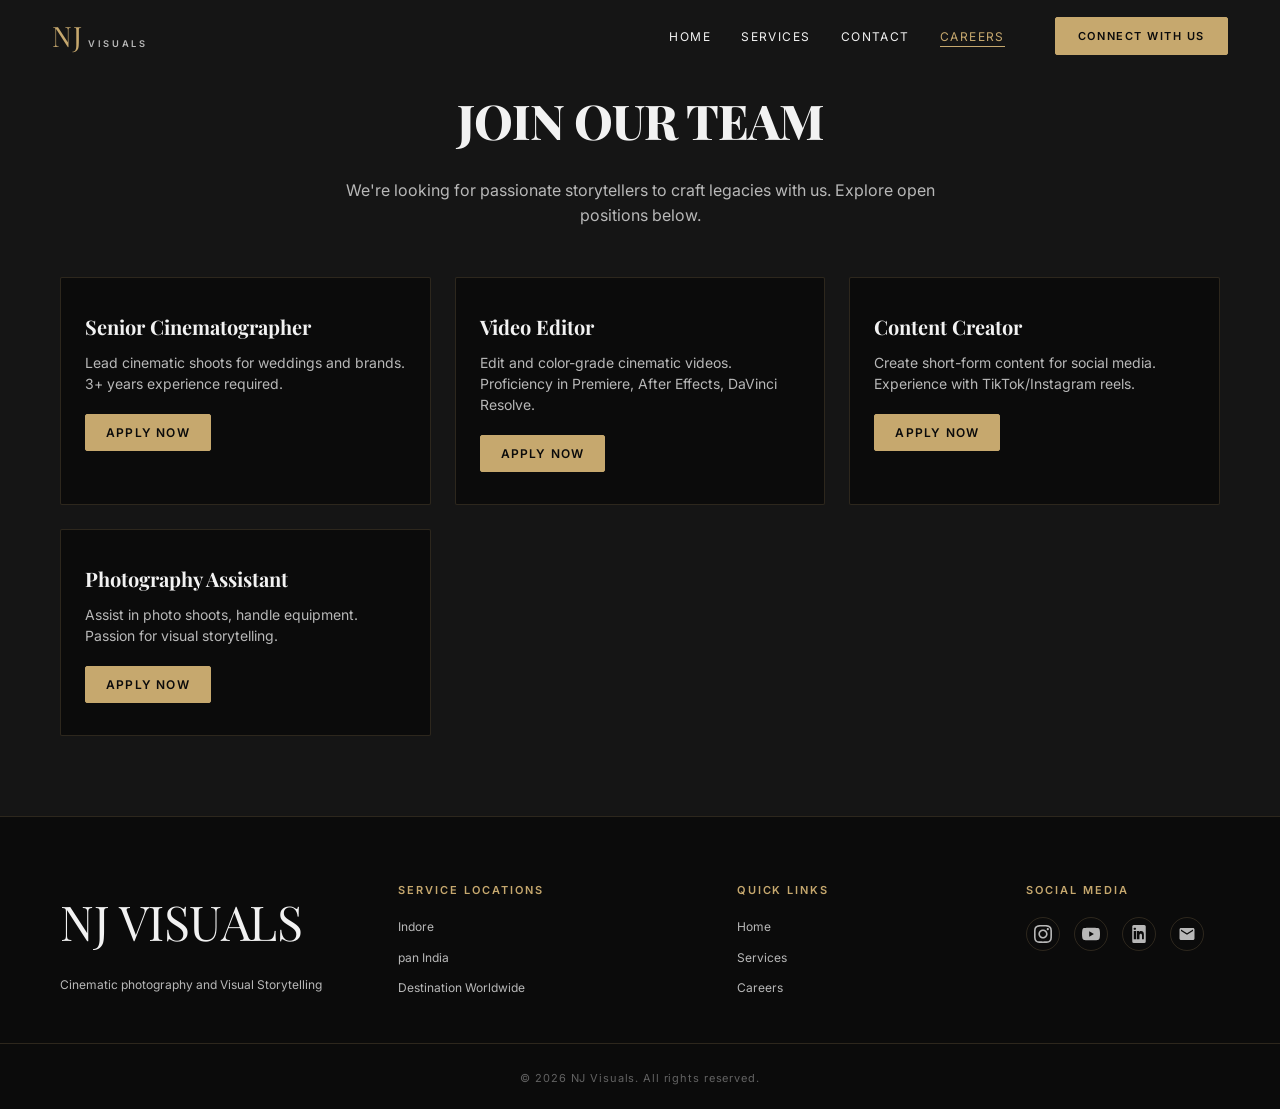
==== careers.html @ e08a10e3 "Add files via upload" ====
<!DOCTYPE html>
<html lang="en">
<head>
  <meta charset="UTF-8"/>
  <meta name="viewport" content="width=device-width, initial-scale=1.0"/>
  <title>Careers — NJ Visuals</title>
  <meta name="description" content="Join NJ Visuals team. Explore career opportunities in cinematography and visual storytelling."/>
  <link rel="preconnect" href="https://fonts.googleapis.com"/>
  <link rel="preconnect" href="https://fonts.gstatic.com" crossorigin/>
  <link href="https://fonts.googleapis.com/css2?family=Playfair+Display:ital,wght@0,400;0,600;0,700;0,800;0,900;1,400&family=Inter:wght@300;400;500;600&display=swap" rel="stylesheet"/>
  <link rel="stylesheet" href="style.css"/>
</head>
<body>

  <!-- ================================================
       NAVBAR
  ================================================ -->
  <nav class="navbar" id="navbar">
    <a href="index.html" class="nav-logo">
      <span class="logo-nj">NJ</span><span class="logo-tag">VISUALS</span>
    </a>
    <ul class="nav-links">
      <li><a href="index.html#home"      class="nav-link">Home</a></li>
      <li><a href="index.html#method"    class="nav-link">Services</a></li>
      <li><a href="index.html#contact"   class="nav-link">Contact</a></li>
      <li><a href="careers.html"         class="nav-link active">Careers</a></li>
    </ul>
    <a href="index.html#contact" class="btn-nav-cta">Connect with Us</a>
    <button class="hamburger" id="hamburger" aria-label="Toggle menu" aria-expanded="false">
      <span></span><span></span><span></span>
    </button>
  </nav>

  <!-- Mobile drawer -->
  <div class="mobile-nav" id="mobileNav">
    <ul>
      <li><a href="index.html#home"      class="nav-link">Home</a></li>
      <li><a href="index.html#method"    class="nav-link">Services</a></li>
      <li><a href="index.html#contact"   class="nav-link">Contact</a></li>
      <li><a href="careers.html"         class="nav-link">Careers</a></li>
    </ul>
    <a href="index.html#contact" class="btn-primary">Connect with Us</a>
  </div>

  <!-- ================================================
       CAREERS PAGE
  ================================================ -->
  <section class="careers-section">
    <div class="careers-wrap">
      <h1 class="careers-heading">JOIN OUR TEAM</h1>
      <p class="careers-intro">We're looking for passionate storytellers to craft legacies with us. Explore open positions below.</p>

      <div class="jobs-list">
        <!-- Job 1 -->
        <div class="job-card">
          <h3 class="job-title">Senior Cinematographer</h3>
          <p class="job-desc">Lead cinematic shoots for weddings and brands. 3+ years experience required.</p>
          <button class="btn-job-apply" data-job="Senior Cinematographer">Apply Now</button>
        </div>
        <!-- Job 2 -->
        <div class="job-card">
          <h3 class="job-title">Video Editor</h3>
          <p class="job-desc">Edit and color-grade cinematic videos. Proficiency in Premiere, After Effects, DaVinci Resolve.</p>
          <button class="btn-job-apply" data-job="Video Editor">Apply Now</button>
        </div>
        <!-- Job 3 -->
        <div class="job-card">
          <h3 class="job-title">Content Creator</h3>
          <p class="job-desc">Create short-form content for social media. Experience with TikTok/Instagram reels.</p>
          <button class="btn-job-apply" data-job="Content Creator">Apply Now</button>
        </div>
        <!-- Job 4 -->
        <div class="job-card">
          <h3 class="job-title">Photography Assistant</h3>
          <p class="job-desc">Assist in photo shoots, handle equipment. Passion for visual storytelling.</p>
          <button class="btn-job-apply" data-job="Photography Assistant">Apply Now</button>
        </div>
      </div>
    </div>
  </section>

  

  <!-- ================================================
       APPLICATION MODAL
       IDs match backend.js initApplicationModal()
  ================================================ -->
  <div class="apply-modal" id="applyModal" hidden>
    <div class="apply-modal-bg" id="applyModalBg"></div>
    <div class="apply-modal-box">
      <button class="apply-modal-close" id="applyModalClose" aria-label="Close">
        <svg viewBox="0 0 24 24" fill="none" stroke="currentColor" stroke-width="2" width="22" height="22">
          <line x1="18" y1="6" x2="6" y2="18"/><line x1="6" y1="6" x2="18" y2="18"/>
        </svg>
      </button>
      <div class="apply-modal-body">
        <h2>Apply for <span id="jobTitle"></span></h2>

        <form id="applyForm" novalidate>
          <div class="form-group">
            <label for="appFullName">Full Name *</label>
            <input type="text" id="appFullName" name="fullName" required placeholder="Your full name"/>
          </div>
          <div class="form-group">
            <label for="appEmail">Email *</label>
            <input type="email" id="appEmail" name="email" required placeholder="you@email.com"/>
          </div>
          <div class="form-group">
            <label for="appPhone">Phone Number *</label>
            <input type="tel" id="appPhone" name="phone" required placeholder="+91 12345 67890"/>
          </div>
          <div class="form-group">
            <label for="appResume">Resume (optional — PDF/DOC)</label>
            <!-- File can't be sent to Apps Script; we send the filename only -->
            <input type="file" id="appResume" name="resume" accept=".pdf,.doc,.docx"/>
          </div>
          <div class="form-group">
            <label>Do you have camera setup? *</label>
            <div class="radio-group">
              <label><input type="radio" name="appCamera" value="Yes"/> Yes, I have</label>
              <label><input type="radio" name="appCamera" value="No"/>  No, I don't have</label>
            </div>
          </div>

          <!-- Feedback message shown here -->
          <div id="applyFeedback" class="booking-feedback" aria-live="polite"></div>

          <button type="submit" class="btn-submit">Submit Application</button>
        </form>

        <div id="thankYou" class="thank-you" hidden>
          <h3>Thank you for applying!</h3>
          <p>We'll review your application and get back to you soon.</p>
        </div>
      </div>
    </div>
  </div>
  
  <!-- ================================================
       FOOTER
  ================================================ -->
  <footer class="footer" id="footer">
    <div class="footer-inner">

      <!-- Brand -->
      <div class="footer-brand">
        <div class="footer-logo">NJ VISUALS</div>
        <p class="footer-tagline">
          Cinematic photography and  Visual Storytelling
        </p>
      </div>

      <!-- Service Locations -->
      <div class="footer-col">
        <h4 class="footer-h">Service Locations</h4>
        <ul class="footer-list">
          <li>Indore</li>
          <li>pan India</li>
          <li>Destination Worldwide</li>
        </ul>
      </div>

      <!-- Quick Links -->
      <div class="footer-col">
        <h4 class="footer-h">Quick Links</h4>
        <ul class="footer-list">
          <li><a href="#home">Home</a></li>
          <li><a href="#method">Services</a></li>
          <li><a href="Careers.html">Careers</a></li>
        </ul>
      </div>

      <!-- Social -->
      <div class="footer-col">
        <h4 class="footer-h">Social Media</h4>
        <div class="footer-socials">
          <a href="https://www.instagram.com/njvisualstudio?igsh=MTd2dzh4eDl2NDM3dQ==" aria-label="Instagram" target="_blank" rel="noopener noreferrer">
            <svg viewBox="0 0 24 24" fill="currentColor" width="18" height="18"><path d="M12 2.163c3.204 0 3.584.012 4.85.07 3.252.148 4.771 1.691 4.919 4.919.058 1.265.069 1.645.069 4.849 0 3.205-.012 3.584-.069 4.849-.149 3.225-1.664 4.771-4.919 4.919-1.266.058-1.644.07-4.85.07-3.204 0-3.584-.012-4.849-.07-3.26-.149-4.771-1.699-4.919-4.92-.058-1.265-.07-1.644-.07-4.849 0-3.204.013-3.583.07-4.849.149-3.227 1.664-4.771 4.919-4.919 1.266-.057 1.645-.069 4.849-.069zm0-2.163c-3.259 0-3.667.014-4.947.072-4.358.2-6.78 2.618-6.98 6.98-.059 1.281-.073 1.689-.073 4.948 0 3.259.014 3.668.072 4.948.2 4.358 2.618 6.78 6.98 6.98 1.281.058 1.689.072 4.948.072 3.259 0 3.668-.014 4.948-.072 4.354-.2 6.782-2.618 6.979-6.98.059-1.28.073-1.689.073-4.948 0-3.259-.014-3.667-.072-4.947-.196-4.354-2.617-6.78-6.979-6.98-1.281-.059-1.69-.073-4.949-.073zm0 5.838c-3.403 0-6.162 2.759-6.162 6.162s2.759 6.163 6.162 6.163 6.162-2.759 6.162-6.163c0-3.403-2.759-6.162-6.162-6.162zm0 10.162c-2.209 0-4-1.79-4-4 0-2.209 1.791-4 4-4s4 1.791 4 4c0 2.21-1.791 4-4 4zm6.406-11.845c-.796 0-1.441.645-1.441 1.44s.645 1.44 1.441 1.44c.795 0 1.439-.645 1.439-1.44s-.644-1.44-1.439-1.44z"/></svg>
          </a>
          <a href="https://www.youtube.com/@njvishualstudio" aria-label="YouTube" target="_blank" rel="noopener noreferrer">
            <svg viewBox="0 0 24 24" fill="currentColor" width="18" height="18"><path d="M23.495 6.205a3.007 3.007 0 0 0-2.088-2.088c-1.87-.501-9.396-.501-9.396-.501s-7.507-.01-9.396.501A3.007 3.007 0 0 0 .527 6.205a31.247 31.247 0 0 0-.522 5.805 31.247 31.247 0 0 0 .522 5.783 3.007 3.007 0 0 0 2.088 2.088c1.868.502 9.396.502 9.396.502s7.506 0 9.396-.502a3.007 3.007 0 0 0 2.088-2.088 31.247 31.247 0 0 0 .5-5.783 31.247 31.247 0 0 0-.5-5.805zM9.609 15.601V8.408l6.264 3.602z"/></svg>
          </a>
          <a href="#" aria-label="linkedin">
            <svg viewBox="0 0 24 24" fill="currentColor" width="18" height="18"><path d = "M19 0H5a2 2 0 0 0-2 2v20a2 2 0 0 0 2 2h14a2 2 0 0 0 2-2V2a2 2 0 0 0-2-2zM8 19H5V8h3v11zM6.5 6.7c-1 0-1.8-.7-1.8-1.6 0-.9.8-1.6 1.8-1.6.9 0 1.6.7 1.6 1.6 0 .9-.7 1.6-1.6 1.6zM19 19h-3v-5.3c0-1.3-.6-2.1-1.7-2.1-1 0-1.7.8-1.7 2v5.4H9V8h3v1.4c.4-.7 1.3-1.5 2.8-1.5 2.1 0 3.7 1.4 3.7 4.3V19z"/></svg>
          </a>
          <a href="https://mail.google.com/mail/?view=cm&fs=1&to=hello.njvisuals@gmail.com" aria-label="Email" target="_blank" rel="noopener noreferrer">
            <svg viewBox="0 0 24 24" fill="currentColor" width="18" height="18"><path d="M20 4H4c-1.1 0-1.99.9-1.99 2L2 18c0 1.1.9 2 2 2h16c1.1 0 2-.9 2-2V6c0-1.1-.9-2-2-2zm0 4l-8 5-8-5V6l8 5 8-5v2z" fill="currentColor"/></svg>
          </a>
        </div>
      </div>

    </div>

    <div class="footer-bottom">
      <span class="footer-copy">© <span id="footerYear"></span> NJ Visuals. All rights reserved.</span>
    </div>
  </footer>


  <!-- backend.js handles everything: navbar, cursor, footer year, AND the apply modal -->
  <script src="backend.js"></script>

</body>
</html>
---- style.css ----
/* ============================================================
   NJ VISUALS — style.css  |  Exact design replica
   ============================================================ */

@import url('https://fonts.googleapis.com/css2?family=Playfair+Display:ital,wght@0,400;0,600;0,700;0,800;0,900;1,400&family=Inter:wght@300;400;500;600&display=swap');

/* ── Variables ── */
:root {
  --bg:         #0B0B0B;
  --bg2:        #151515;
  --bg3:        #111111;
  --light:      #F5F0E8;   /* legacy section bg */
  --text:       #F2F2F2;
  --text-dim:   #B8B8B8;
  --text-dark:  #1a1a1a;   /* text on light bg */
  --gold:       #C6A86E;
  --gold-h:     #D8BB82;
  --gold-dim:   rgba(198,168,110,.20);
  --border:     rgba(198,168,110,.18);

  --fh:  'Playfair Display', Georgia, serif;
  --fb:  'Inter', system-ui, sans-serif;

  --nav-h: 72px;
  --r:     2px;
  --ease:  .38s cubic-bezier(.25,.46,.45,.94);
  --mw:    1300px;
}

/* ── Reset ── */
*,*::before,*::after{box-sizing:border-box;margin:0;padding:0}
html{scroll-behavior:smooth}
body{background:var(--bg);color:var(--text);font-family:var(--fb);font-size:15px;font-weight:400;line-height:1.7;overflow-x:hidden;-webkit-font-smoothing:antialiased}
img{display:block;width:100%;height:100%;object-fit:cover}
a{color:inherit;text-decoration:none}
ul{list-style:none}
button{cursor:pointer;border:none;background:none;font-family:inherit;color:inherit}

/* ── Scroll reveal ── */
.reveal{opacity:0;transform:translateY(28px);transition:opacity .7s ease,transform .7s ease}
.reveal.visible{opacity:1;transform:translateY(0)}
.reveal-delay-1{transition-delay:.1s}
.reveal-delay-2{transition-delay:.2s}
.reveal-delay-3{transition-delay:.3s}

@keyframes fadeUp{from{opacity:0;transform:translateY(28px)}to{opacity:1;transform:translateY(0)}}

/* ============================================================
   LOADER — Premium pulse animation (mobile-safe)
   ============================================================ */
.loader{
  position:fixed;top:0;left:0;right:0;bottom:0;
  z-index:9999;
  background:var(--bg);
  display:flex;justify-content:center;align-items:center;
  transition:opacity .5s ease,visibility .5s ease;
  opacity:1;visibility:visible;
}
.loader.hidden{opacity:0;visibility:hidden;pointer-events:none}
.loader-container{width:100%;display:flex;justify-content:center;align-items:center;padding:20px}
.loader-logo{
  width:clamp(120px,25vw,200px);
  height:auto;
  max-width:90%;
  position:relative;
  animation:pulse 2s infinite ease-in-out;
}
@keyframes pulse{
  0%{opacity:0.5;transform:scale(0.98)}
  50%{opacity:1;transform:scale(1)}
  100%{opacity:0.5;transform:scale(0.98)}
}

/* ============================================================
   NAVBAR
   ============================================================ */
.navbar{
  position:fixed;top:0;left:0;right:0;z-index:1000;
  height:var(--nav-h);
  display:flex;align-items:center;
  padding:0 52px;gap:36px;
  background:transparent;
  transition:background .4s ease,box-shadow .4s ease;
}
.navbar.scrolled{background:var(--bg);box-shadow:0 1px 0 var(--border)}

.nav-logo{display:flex;align-items:baseline;gap:5px;flex-shrink:0}
.logo-nj{font-family:var(--fh);font-size:1.75rem;font: weight 1000;color:var(--gold);letter-spacing:.04em;line-height:2}
.logo-tag{font-family:var(--fb);font-size:.58rem;font-weight:600;letter-spacing:.28em;color:var(--text-dim);text-transform:uppercase;padding-bottom:2px}

.nav-links{display:flex;align-items:center;gap:30px;margin-left:auto}
.nav-link{font-family:var(--fb);font-size:12px;font-weight:400;letter-spacing:.12em;text-transform:uppercase;color:var(--text);position:relative;transition:color var(--ease)}
.nav-link::after{content:'';position:absolute;bottom:-3px;left:0;width:0;height:1px;background:var(--gold);transition:width var(--ease)}
.nav-link:hover,.nav-link.active{color:var(--gold)}
.nav-link:hover::after,.nav-link.active::after{width:100%}

.btn-nav-cta{
  margin-left:14px;padding:9px 22px;
  background:var(--gold);color:var(--bg);
  font-family:var(--fb);font-size:11px;font-weight:600;letter-spacing:.14em;text-transform:uppercase;
  border-radius:var(--r);border:1px solid var(--gold);
  transition:background var(--ease),transform var(--ease);
}
.btn-nav-cta:hover{background:var(--gold-h);transform:translateY(-1px)}

/* Hamburger */
.hamburger{display:none;flex-direction:column;gap:5px;margin-left:auto;padding:5px}
.hamburger span{display:block;width:22px;height:1.5px;background:var(--text);transition:transform .3s,opacity .3s}
.hamburger.open span:nth-child(1){transform:translateY(6.5px) rotate(45deg)}
.hamburger.open span:nth-child(2){opacity:0}
.hamburger.open span:nth-child(3){transform:translateY(-6.5px) rotate(-45deg)}

.mobile-nav{
  display:none;position:fixed;top:var(--nav-h);left:0;right:0;
  background:var(--bg);border-top:1px solid var(--border);
  padding:32px 36px 40px;z-index:999;
  flex-direction:column;gap:24px;
  opacity:0;transform:translateY(-6px);
  transition:opacity .3s,transform .3s;
}
.mobile-nav.open{display:flex;opacity:1;transform:translateY(0)}
.mobile-nav .nav-link{font-size:.9rem}
.mobile-nav .btn-primary{align-self:flex-start;margin-top:8px}

/* ============================================================
   BUTTONS (shared)
   ============================================================ */
.btn-primary{
  display:inline-block;padding:13px 32px;
  background:var(--gold);color:var(--bg);
  font-family:var(--fb);font-size:11px;font-weight:600;letter-spacing:.14em;text-transform:uppercase;
  border-radius:var(--r);border:1px solid var(--gold);
  transition:background var(--ease),transform var(--ease);
}
.btn-primary:hover{background:var(--gold-h);transform:translateY(-2px)}

/* ============================================================
   HERO — Split two-panel
   ============================================================ */
.hero{
  position:relative;
  display:grid;
  grid-template-columns:1fr;
  grid-template-rows:1fr auto;
  min-height:100svh;
  background:var(--bg);
}

/* BACKGROUND IMAGE */
.hero-bg{
  position:relative;
  grid-column:1;grid-row:1;
  overflow:hidden;
  min-height:calc(100svh - 56px); /* minus stats bar */
}
.hero-img-bg{width:100%;height:100%;object-fit:cover;object-position:center}
.hero-overlay{
  position:absolute;inset:0;
  background:linear-gradient(110deg,rgba(11,11,11,.88) 0%,rgba(11,11,11,.60) 55%,rgba(11,11,11,.20) 100%);
}

/* Hero text sits on top of background overlay */
.hero-content{
  position:absolute;inset:0;
  display:flex;flex-direction:column;justify-content:center;
  align-items:center;text-align:center;
  padding:var(--nav-h) 60px 80px 60px;
  z-index:2;
  animation:fadeUp .9s .15s both;
}
.hero-logo{margin-bottom:16px}
.hero-logo img{width:130px;height:auto;display:block;object-fit:contain}
.hero-title{
  font-family:var(--fh);
  font-size:clamp(36px,5.8vw,68px);
  font-weight:900;
  line-height:1.02;
  letter-spacing:-.02em;
  color:var(--gold);
  text-transform:uppercase;
  margin-bottom:20px;
}
.hero-tagline{
  font-family:var(--fb);
  font-size:clamp(13px,1.2vw,16px);
  font-weight:400;
  color:var(--text-dim);
  line-height:1.65;
  margin-bottom:24px;
}
.hero-logo{
  display:block;
  margin: 0%;
  max-width:180px;
  height:auto;
}
.hero-body{
  font-family:var(--fb);
  font-size:13px;font-weight:400;
  color:var(--text-dim);
  line-height:1.7;
  margin-bottom:36px;
  max-width:480px;
}
.hero-btns{display:flex;gap:18px;flex-wrap:wrap;justify-content:center}
.hero-socials{display:flex;gap:14px;margin:14px auto 0;justify-content:center}
.hero-socials a{display:inline-flex;align-items:center;justify-content:center;width:38px;height:38px;border:1px solid var(--gold);border-radius:999px;color:var(--gold);transition:transform var(--ease),color var(--ease),border-color var(--ease)}
.hero-socials a:hover{color:var(--bg);border-color:var(--gold);background:var(--gold);transform:translateY(-2px)}

/* Hero buttons — match design exactly */
.btn-hero-primary{
  display:inline-block;padding:12px 28px;
  background:var(--gold);color:var(--bg);
  font-family:var(--fb);font-size:11px;font-weight:600;
  letter-spacing:.14em;text-transform:uppercase;
  border-radius:var(--r);border:1px solid var(--gold);
  transition:background var(--ease),transform var(--ease);
}
.btn-hero-primary:hover{background:var(--gold-h);transform:translateY(-2px)}

.btn-hero-outline{
  display:inline-block;padding:12px 28px;
  background:transparent;color:var(--text);
  font-family:var(--fb);font-size:11px;font-weight:500;
  letter-spacing:.14em;text-transform:uppercase;
  border-radius:var(--r);border:1px solid rgba(242,242,242,.4);
  transition:border-color var(--ease),color var(--ease),transform var(--ease);
}
.btn-hero-outline:hover{border-color:var(--gold);color:var(--gold);transform:translateY(-2px)}

/* STATS BAR — full gold, full width */
.hero-stats{
  grid-column:1;grid-row:2;
  background:var(--gold);
  display:flex;align-items:center;justify-content:center;
  flex-wrap:wrap;gap:0;
  padding:14px 60px;
}
.stats-item{
  display:flex;align-items:baseline;gap:5px;
  padding:0 28px;
  font-family:var(--fb);
  font-size:12px;font-weight:400;
  color:var(--bg);
  letter-spacing:.08em;text-transform:uppercase;
  white-space:nowrap;
}
.stats-item strong{font-weight:700;font-size:14px;letter-spacing:.04em}
.stats-num{font-weight:700;font-size:14px}
.stats-sep{
  font-family:var(--fb);font-size:14px;font-weight:300;
  color:rgba(11,11,11,.4);
  padding:0 4px;
  flex-shrink:0;
}
.stats-highlight{
  font-family:var(--fb);font-size:12px;font-weight:700;
  color:var(--bg);letter-spacing:.1em;
  text-transform:uppercase;padding:0 28px;
  white-space:nowrap;
}

/* ============================================================
   CHOOSE YOUR LEGACY — Light background
   ============================================================ */
.legacy-section{
  background:var(--bg);
  padding:80px 60px 90px;
}
.legacy-wrap{max-width:var(--mw);margin:0 auto}

.legacy-heading{
  font-family:var(--fh);
  font-size:clamp(24px,3.2vw,38px);
  font-weight:800;
  color:var(--text);
  text-align:center;
  text-transform:uppercase;
  letter-spacing:-.01em;
  margin-bottom:48px;
}

.trusted-section {
  background: #0d0d0d;
  padding: 80px 20px;
  text-align: center;
}

.trusted-wrap h2 {
  font-family:var(--fh);
  color:var(--gold);
  font-size:clamp(34px, 6vw, 72px);
  line-height:1.1;
  letter-spacing:.004em;
  text-transform:uppercase;
  margin:0 auto;
  max-width:960px;
}

.why-nj-section {
  background: #0b0b0b;
  padding: 80px 20px 120px;
  text-align: center;
}

.why-nj-wrap {
  max-width: 960px;
  margin: 0 auto;
}

.why-rotator {
  position: relative;
  height: 96px;
  overflow: hidden;
  margin: 24px auto 0;
  width: min(100%, 920px);
}

.why-rotator-line {
  position: absolute;
  inset: 0;
  display: flex;
  align-items: center;
  justify-content: center;
  opacity: 0;
  transform: translateY(100%);
  transition: transform .45s ease, opacity .45s ease;
  font-family:var(--fh);
  font-size:clamp(24px, 6vw, 50px);
  line-height:1.1;
  color: var(--text);
  letter-spacing: 0.015em;
  text-transform: uppercase;
}

.why-rotator-line.visible {
  opacity: 1;
  transform: translateY(0);
}

.why-rotator-line.exit {
  opacity: 0;
  transform: translateY(-100%);
}

.services-section {
  background: #0d0d0d;
}

.services-wrap {
  max-width: 1200px;
  margin: 0 auto;
}

.service-row {
  display: flex;
  align-items: center;
  gap: 0;
  padding: 48px 40px 48px 32px;
  border-bottom: 1px solid rgba(255,255,255,0.1);
  position: relative;
  min-height: 220px;
}
.service-row:last-child { border-bottom: none; }

/* Number */
.service-num {
  font-family: 'Bebas Neue', sans-serif; /* or your display font */
  font-size: 13px;
  letter-spacing: 2px;
  color: rgba(255,255,255,0.3);
  min-width: 32px;
  align-self: flex-start;
  padding-top: 4px;
}

/* Text block */
.service-content {
  flex: 1;
  padding: 0 32px 0 16px;
  display: flex;
  flex-direction: column;
  justify-content: space-between;
  gap: 24px;
}

.service-title {
  font-family: 'Bebas Neue', sans-serif;
  font-size: clamp(22px, 3vw, 38px);
  color: #ffffff;
  letter-spacing: 2px;
  line-height: 1.1;
  margin: 0 0 10px;
}

.service-desc {
  font-size: 11px;
  font-weight: 300;
  color: rgba(255,255,255,0.45);
  letter-spacing: 1.5px;
  text-transform: uppercase;
  line-height: 1.7;
  margin: 0 0 18px;
}

.service-icons {
  display: flex;
  gap: 12px;
  margin-bottom: 0;
}

.service-icon {
  width: 30px;
  height: 30px;
  border: 1px solid rgba(255,255,255,0.2);
  border-radius: 50%;
  display: flex;
  align-items: center;
  justify-content: center;
}

.service-icon svg {
  width: 14px;
  height: 14px;
  stroke: rgba(255,255,255,0.45);
  fill: none;
  stroke-width: 1.5;
  stroke-linecap: round;
  stroke-linejoin: round;
}

/* CTA */
.service-cta {
  display: inline-flex;
  align-items: center;
  gap: 10px;
  border: 1px solid rgba(255,255,255,0.3);
  color: #fff;
  text-decoration: none;
  font-size: 10px;
  font-weight: 600;
  letter-spacing: 2.5px;
  text-transform: uppercase;
  padding: 10px 22px;
  align-self: flex-start;
  transition: background 0.3s, color 0.3s, border-color 0.3s;
}

.service-cta .arrow { transition: transform 0.3s; }
.service-cta:hover { background: #fff; color: #0d0d0d; border-color: #fff; }
.service-cta:hover .arrow { transform: translateX(5px); }

/* Photo mosaic */
.service-photos {
  width: 470px;
  flex-shrink: 0;
  display: grid;
  grid-template-columns: repeat(4, 2fr);
  grid-template-rows: repeat(3, 2fr);
  gap: 1px;
  height: 300px;
}

.photo-slot {
  border-radius: 6px;
  overflow: hidden;
  background: #1a1a1a;
  box-shadow: 0 4px 14px rgba(0,0,0,.25);
  transition: transform .35s ease, box-shadow .35s ease;
}

.photo-slot:first-child {
  grid-column: 1 / span 2;
  grid-row: 1 / span 2;
}

.photo-slot:hover { transform: translateY(-2px); box-shadow: 0 8px 20px rgba(0,0,0,.35); }

.photo-slot img {
  width: 100%;
  height: 100%;
  object-fit: cover;
  filter: brightness(0.85);
  transition: transform .6s ease;
}

.photo-slot:hover img { transform: scale(1.08); }

/* ============================================================
   PORTFOLIO — Dark, filter tabs + grid
   ============================================================ */
.portfolio-section{
  background:var(--bg2);
  padding:72px 60px 80px;
}
.portfolio-wrap{max-width:var(--mw);margin:0 auto}

/* Filter tabs */
.port-filters{
  display:flex;align-items:center;justify-content:center;
  gap:0;margin-bottom:36px;
}
.port-filter{
  font-family:var(--fb);font-size:12px;font-weight:500;
  letter-spacing:.16em;text-transform:uppercase;
  color:var(--text-dim);
  padding:8px 20px;
  position:relative;
  transition:color var(--ease);
}
.port-filter:hover{color:var(--text)}
.port-filter.active{color:var(--text);font-weight:600}
.port-filter-sep{
  font-family:var(--fb);font-size:13px;
  color:rgba(184,184,184,.35);
  pointer-events:none;user-select:none;
}

/* Grid — exact asymmetric layout from design:
   3 columns, left col tall, right 2 cols in 3 rows */
.port-grid{
  display:grid;
  grid-template-columns:1fr 1fr 1fr;
  grid-template-rows:260px 220px 220px;
  gap:8px;
}

/* Item 1 spans full left column height (rows 1-3) */
.port-item:nth-child(1){ grid-column:1; grid-row:1/4; }
/* Items 2-7 fill remaining 2 cols × 3 rows */
.port-item:nth-child(2){ grid-column:2; grid-row:1; }
.port-item:nth-child(3){ grid-column:3; grid-row:1; }
.port-item:nth-child(4){ grid-column:2; grid-row:2; }
.port-item:nth-child(5){ grid-column:3; grid-row:2; }
.port-item:nth-child(6){ grid-column:2; grid-row:3; }
.port-item:nth-child(7){ grid-column:3; grid-row:3; }

.port-item{
  position:relative;
  border-radius:var(--r);
  overflow:hidden;
  cursor:pointer;
  background:var(--bg3);
}
.port-item img{transition:transform .65s ease;width:100%;height:100%;object-fit:cover}
.port-item:hover img{transform:scale(1.07)}
.port-item::after{
  content:'';position:absolute;inset:0;
  background:linear-gradient(to top,rgba(11,11,11,.85) 0%,transparent 55%);
  transition:opacity var(--ease);
}
.port-item:hover::after{opacity:.7}

.port-overlay{
  position:absolute;bottom:0;left:0;right:0;
  z-index:2;padding:16px 16px 18px;
}
.port-info h4{
  font-family:var(--fh);font-size:.9rem;font-weight:600;
  color:var(--text);margin-bottom:4px;
}
.port-info p{
  font-family:var(--fb);font-size:11px;font-weight:400;
  color:var(--text-dim);line-height:1.5;
}
.port-label-tag{
  font-family:var(--fb);font-size:11px;font-weight:500;
  color:var(--text);background:rgba(11,11,11,.6);
  display:inline-block;padding:4px 8px;border-radius:2px;
  line-height:1.4;
}

.port-item.hidden{display:none}

/* ============================================================
   REVIEWS / VIDEO TESTIMONIALS + NJ METHOD
   ============================================================ */
.reviews-section{
  background:var(--bg);
  padding:72px 60px 80px;
}
.reviews-wrap{max-width:var(--mw);margin:0 auto}

/* Circular thumbnails row */
.vt-row{
  display:flex;align-items:center;justify-content:center;
  gap:20px;margin-bottom:60px;
}
.vt-thumb{
  position:relative;
  width:100px;height:100px;
  border-radius:50%;overflow:hidden;
  border:2px solid var(--border);
  flex-shrink:0;
  transition:border-color var(--ease),transform var(--ease);
}
.vt-thumb img{width:100%;height:100%;object-fit:cover;transition:transform .5s ease}
.vt-thumb:hover{border-color:var(--gold);transform:scale(1.06)}
.vt-thumb:hover img{transform:scale(1.08)}
.vt-thumb.vt-large{width:120px;height:120px}

.vt-play-icon{
  position:absolute;inset:0;
  display:flex;align-items:center;justify-content:center;
  background:rgba(11,11,11,.45);
  color:var(--gold);
  transition:background var(--ease);
}
.vt-thumb:hover .vt-play-icon{background:rgba(11,11,11,.60)}

/* Two columns below thumbnails */
.reviews-cols{
  display:grid;
  grid-template-columns:1fr 1fr;
  gap:64px;
  align-items:start;
}

/* LEFT: Hindi quote + headline + review quote */

.hindi-quote{
  font-family:var(--fh);
  font-size:clamp(16px,1.8vw,22px);
  font-weight:400;font-style:italic;
  color:var(--gold);
  margin-bottom:14px;
  line-height:1.4;
}
.reviews-headline{
  font-family:var(--fh);
  font-size:clamp(26px,3.5vw,42px);
  font-weight:900;
  color:var(--text);
  text-transform:uppercase;
  letter-spacing:-.02em;
  line-height:1.05;
  margin-bottom:24px;
}
.reviews-quote{
  font-family:var(--fh);
  font-size:clamp(14px,1.6vw,20px);
  font-weight:400;font-style:italic;
  color:var(--text);
  line-height:1.6;
  quotes:none;
  border-left:2px solid var(--gold);
  padding-left:18px;
}

/* RIGHT: NJ Method */
.reviews-right{
  background:var(--bg2);
  border:1px solid var(--border);
  border-radius:var(--r);
  padding:36px 32px 40px;
}
.method-label{
  font-family:var(--fb);font-size:13px;font-weight:400;
  color:var(--text-dim);
  line-height:1.6;
  margin-bottom:28px;
  border-bottom:1px solid var(--border);
  padding-bottom:20px;
}
.method-label strong{
  font-weight:600;color:var(--text);
}
.method-row{
  display:grid;
  grid-template-columns:repeat(4,1fr);
  gap:16px;
}
.method-step{
  display:flex;flex-direction:column;gap:6px;
}
.method-step-title{
  font-family:var(--fb);font-size:11px;font-weight:700;
  letter-spacing:.18em;text-transform:uppercase;
  color:var(--text);
  display:block;
}
.method-step-desc{
  font-family:var(--fb);font-size:11px;font-weight:400;
  color:var(--text-dim);
  display:block;line-height:1.5;
}

/* ============================================================
   CTA SECTION
   ============================================================ */
.cta-section{
  position:relative;
  padding:120px 60px;
  display:flex;align-items:center;justify-content:center;
  overflow:hidden;
  background:var(--bg);
}
.cta-bg{position:absolute;inset:0}
.cta-bg img{opacity:.35}
.cta-overlay{position:absolute;inset:0;background:rgba(11,11,11,.72)}

.cta-content{
  position:relative;z-index:2;
  text-align:center;
}
.cta-eyebrow{
  font-family:var(--fb);font-size:11px;font-weight:500;
  letter-spacing:.22em;text-transform:uppercase;
  color:var(--gold);margin-bottom:16px;display:block;
}
.cta-headline{
  font-family:var(--fh);
  font-size:clamp(32px,5.5vw,66px);
  font-weight:900;color:var(--gold);
  text-transform:uppercase;
  letter-spacing:-.02em;line-height:1.0;
  margin-bottom:14px;
}
.cta-sub{
  font-family:var(--fb);font-size:13px;font-weight:400;
  color:var(--text-dim);letter-spacing:.08em;
  margin-bottom:36px;display:block;
}
.btn-cta{
  display:inline-block;padding:13px 32px;
  background:var(--gold);color:var(--bg);
  font-family:var(--fb);font-size:11px;font-weight:600;
  letter-spacing:.14em;text-transform:uppercase;
  border-radius:var(--r);border:1px solid var(--gold);
  transition:background var(--ease),transform var(--ease);
  margin-bottom:16px;
}
.btn-cta:hover{background:var(--gold-h);transform:translateY(-2px)}
.cta-note{
  font-family:var(--fb);font-size:11px;font-weight:400;
  color:var(--text-dim);letter-spacing:.06em;display:block;
}

/* ============================================================
   FOOTER
   ============================================================ */
.footer{
  background:var(--bg);
  border-top:1px solid var(--border);
}
.footer-inner{
  max-width:var(--mw);margin:0 auto;
  padding:64px 60px 44px;
  display:grid;
  grid-template-columns:1.2fr 1.2fr 1fr 0.8fr;
  gap:48px;
}

/* Logo — matches "Rau" style from design: large serif */
.footer-logo{
  font-family:var(--fh);
  font-size:3rem;font-weight:400;
  color:var(--text);
  letter-spacing:-.01em;
  margin-bottom:12px;
}
.footer-tagline{
  font-family:var(--fb);font-size:12px;font-weight:400;
  color:var(--text-dim);line-height:1.75;
}

.footer-h{
  font-family:var(--fb);font-size:11px;font-weight:600;
  letter-spacing:.18em;text-transform:uppercase;
  color:var(--gold);margin-bottom:18px;
}
.footer-list{display:flex;flex-direction:column;gap:10px}
.footer-list li{font-family:var(--fb);font-size:12px;font-weight:400;color:var(--text-dim)}
.footer-list a{color:var(--text-dim);transition:color var(--ease)}
.footer-list a:hover{color:var(--gold)}

.footer-socials{display:flex;gap:14px;margin-top:4px}
.footer-socials a{
  display:flex;align-items:center;justify-content:center;
  width:34px;height:34px;
  border:1px solid var(--border);border-radius:50%;
  color:var(--text-dim);
  transition:border-color var(--ease),color var(--ease),transform var(--ease);
}
.footer-socials a:hover{border-color:var(--gold);color:var(--gold);transform:translateY(-2px)}

.footer-bottom{
  border-top:1px solid var(--border);
  padding:20px 60px;text-align:center;
}
.footer-copy{
  font-family:var(--fb);font-size:11px;font-weight:400;
  color:var(--text-dim);letter-spacing:.08em;opacity:.5;
}

/* ============================================================
   CAREERS PAGE
   ============================================================ */
.careers-section{
  background:var(--bg2);
  padding:80px 60px;
  min-height:70vh;
}
.careers-wrap{max-width:var(--mw);margin:0 auto;text-align:center}

.careers-heading{
  font-family:var(--fh);
  font-size:clamp(28px,4vw,48px);
  font-weight:800;
  color:var(--text);
  text-transform:uppercase;
  letter-spacing:-.02em;
  margin-bottom:16px;
}
.careers-intro{
  font-family:var(--fb);font-size:16px;font-weight:400;
  color:var(--text-dim);line-height:1.6;
  margin-bottom:48px;max-width:600px;margin-left:auto;margin-right:auto;
}

.jobs-list{
  display:grid;
  grid-template-columns:repeat(auto-fit,minmax(280px,1fr));
  gap:24px;
}
.job-card{
  background:var(--bg);
  border:1px solid var(--border);
  border-radius:var(--r);
  padding:32px 24px;
  text-align:left;
  transition:transform var(--ease),border-color var(--ease);
}
.job-card:hover{transform:translateY(-2px);border-color:var(--gold)}
.job-title{
  font-family:var(--fh);font-size:1.25rem;font-weight:700;
  color:var(--text);margin-bottom:8px;
}
.job-desc{
  font-family:var(--fb);font-size:14px;font-weight:400;
  color:var(--text-dim);line-height:1.5;margin-bottom:20px;
}
.btn-job-apply{
  background:var(--gold);color:var(--bg);
  font-family:var(--fb);font-size:12px;font-weight:600;
  letter-spacing:.1em;text-transform:uppercase;
  border:1px solid var(--gold);border-radius:var(--r);
  padding:10px 20px;
  transition:background var(--ease),transform var(--ease);
}
.btn-job-apply:hover{background:var(--gold-h);transform:translateY(-1px)}

/* ============================================================
   APPLICATION MODAL
   ============================================================ */
.apply-modal{position:fixed;inset:0;z-index:9000;display:flex;align-items:center;justify-content:center}
.apply-modal[hidden]{display:none}
.apply-modal-bg{position:absolute;inset:0;background:rgba(11,11,11,.92);backdrop-filter:blur(8px);cursor:pointer}
.apply-modal-box{position:relative;z-index:2;width:min(500px,90vw);background:var(--bg);border:1px solid var(--border);border-radius:var(--r);overflow:hidden}
.apply-modal-close{position:absolute;top:12px;right:12px;z-index:3;color:var(--text-dim);padding:6px;transition:color var(--ease)}
.apply-modal-close:hover{color:var(--gold)}
.apply-modal-body{padding:32px}

.apply-modal-body h2{
  font-family:var(--fh);font-size:1.5rem;font-weight:700;
  color:var(--text);margin-bottom:24px;text-align:center;
}
.form-group{margin-bottom:20px}
.form-group label{
  display:block;font-family:var(--fb);font-size:14px;font-weight:500;
  color:var(--text);margin-bottom:6px;
}
.form-group input[type="text"],
.form-group input[type="email"],
.form-group input[type="tel"],
.form-group input[type="file"]{
  width:100%;padding:10px 12px;
  background:var(--bg2);border:1px solid var(--border);
  border-radius:var(--r);color:var(--text);
  font-family:var(--fb);font-size:14px;
  transition:border-color var(--ease);
}
.form-group input:focus{border-color:var(--gold);outline:none}

.radio-group{display:flex;gap:16px;flex-wrap:wrap}
.radio-group label{
  display:flex;align-items:center;gap:6px;
  font-family:var(--fb);font-size:14px;font-weight:400;
  color:var(--text);cursor:pointer;
}
.radio-group input[type="radio"]{margin:0}

.btn-submit{
  width:100%;padding:12px;
  background:var(--gold);color:var(--bg);
  font-family:var(--fb);font-size:14px;font-weight:600;
  letter-spacing:.1em;text-transform:uppercase;
  border:1px solid var(--gold);border-radius:var(--r);
  transition:background var(--ease),transform var(--ease);
  margin-top:8px;
}
.btn-submit:hover{background:var(--gold-h);transform:translateY(-1px)}

.thank-you{text-align:center;padding:20px 0}
.thank-you h3{
  font-family:var(--fh);font-size:1.25rem;font-weight:700;
  color:var(--gold);margin-bottom:8px;
}
.thank-you p{
  font-family:var(--fb);font-size:14px;color:var(--text-dim);
}
.v-modal{position:fixed;inset:0;z-index:9000;display:flex;align-items:center;justify-content:center}
.v-modal[hidden]{display:none}
.v-modal-bg{position:absolute;inset:0;background:rgba(11,11,11,.92);backdrop-filter:blur(8px);cursor:pointer}
.v-modal-box{position:relative;z-index:2;width:min(820px,92vw);background:var(--bg2);border:1px solid var(--border);border-radius:var(--r);overflow:hidden}
.v-modal-close{position:absolute;top:12px;right:12px;z-index:3;color:var(--text-dim);padding:6px;transition:color var(--ease)}
.v-modal-close:hover{color:var(--gold)}
.v-modal-body{aspect-ratio:16/9;background:#000}
.v-modal-body iframe{width:100%;height:100%;border:none}

/* Image Lightbox Modal */
.image-modal{position:fixed;inset:0;z-index:9500;display:flex;align-items:center;justify-content:center}
.image-modal[hidden]{display:none}
.image-modal-bg{position:absolute;inset:0;background:rgba(11,11,11,.92);backdrop-filter:blur(8px);cursor:pointer}
.image-modal-box{position:relative;z-index:2;width:min(95vw,920px);max-height:min(90vh,90vw);background:transparent;border-radius:8px;overflow:hidden;display:flex;align-items:center;justify-content:center}
.image-modal-img{width:100%;height:auto;max-width:100%;max-height:90vh;object-fit:contain;display:block;border-radius:8px}
.image-modal-close{position:absolute;top:10px;right:10px;z-index:3;color:#fff;background:rgba(0,0,0,.45);border-radius:50%;width:34px;height:34px;display:flex;align-items:center;justify-content:center;font-size:18px;line-height:1;cursor:pointer;transition:transform .2s ease,color .2s ease}
.image-modal-close:hover{transform:scale(1.08);color:var(--gold)}

.booking-modal{position:fixed;inset:0;z-index:9100;display:flex;align-items:center;justify-content:center;animation:modalFadeIn .28s ease both}
.booking-modal[hidden]{display:none}
.booking-modal-bg{position:absolute;inset:0;background:rgba(0,0,0,.85);backdrop-filter:blur(6px);cursor:pointer}
.booking-modal-box{position:relative;z-index:2;width:min(560px,92vw);max-height:min(90vh,760px);background:#0b0b0b;border:1px solid #3a2c10;border-radius:12px;overflow:auto;box-shadow:0 14px 40px rgba(0,0,0,.55);animation:modalScaleIn .25s ease both}
.booking-modal-close{position:absolute;top:14px;right:14px;font-size:18px;font-weight:700;color:#ded3b8;background:rgba(255,255,255,.08);border-radius:50%;width:34px;height:34px;display:flex;align-items:center;justify-content:center;cursor:pointer;transition:transform .2s ease,color .2s ease}
.booking-modal-close:hover{transform:scale(1.08);color:#fff}
.booking-modal-content{padding:30px 24px 26px;color:#f2f0ea}
.booking-modal-content h2{font-family:var(--fh);font-size:1.48rem;margin-bottom:6px;color:#d4af37;letter-spacing:.02em}
.booking-modal-subtitle{font-size:13px;color:#ccc;margin-bottom:18px}
.booking-whatsapp-btn{width:100%;padding:13px 16px;background:#d4af37;color:#0b0b0b;border:none;border-radius:7px;font-family:var(--fb);font-weight:700;font-size:14px;text-transform:uppercase;letter-spacing:.05em;transition:transform .2s ease,filter .2s ease;cursor:pointer}
.booking-whatsapp-btn:hover{transform:translateY(-1px);filter:brightness(1.04)}
.booking-divider{margin:16px 0 14px;text-align:center;color:#ad9771;font-size:12px;font-weight:600;letter-spacing:.08em}
.booking-divider span{display:inline-block;padding:0 16px;background:#0b0b0b;position:relative;z-index:1}
.booking-divider::before{content:'';position:absolute;top:50%;left:14px;right:14px;height:1px;background:rgba(212,175,55,.28);transform:translateY(-50%);z-index:0}
.booking-form{display:grid;gap:12px}
.booking-field{display:flex;flex-direction:column;gap:6px;font-size:13px;color:#ccc}
.booking-field label{font-size:12px;color:#bbb}
.booking-field input,.booking-field select,.booking-field textarea{background:#111;border:1px solid #4c472c;border-radius:6px;color:#f5f0e8;padding:10px 11px;font-family:var(--fb);font-size:14px;outline:none;transition:border-color .2s ease,box-shadow .2s ease}
.booking-field input:focus,.booking-field select:focus,.booking-field textarea:focus{border-color:#d4af37;box-shadow:0 0 0 3px rgba(212,175,55,.18)}
.booking-message{min-height:80px}
.booking-feedback{min-height:22px;font-size:13px;margin-top:4px;color:#e0b96a}
.booking-feedback.error{color:#f19696}
.booking-feedback.success{color:#9fdb9f}
.booking-submit-btn{margin-top:6px;width:100%;padding:12px 14px;background:#d4af37;color:#070700;font-family:var(--fb);font-weight:700;font-size:13px;text-transform:uppercase;border-radius:6px;border:1px solid #b4943e;transition:transform .2s ease,filter .2s ease}
.booking-submit-btn:hover{transform:translateY(-1px);filter:brightness(1.06)}

@keyframes modalFadeIn{from{opacity:0}to{opacity:1}}
@keyframes modalScaleIn{from{opacity:0;transform:scale(0.96)}to{opacity:1;transform:scale(1)}}

/* ============================================================
   RESPONSIVE — TABLET ≤ 1024px
   ============================================================ */
@media(max-width:1024px){
  .navbar{padding:0 32px}
  .nav-links,.btn-nav-cta{display:none}
  .hamburger{display:flex}

  .hero{grid-template-columns:1fr}
  .hero-bg{min-height:100svh}
  .hero-stats{grid-column:1;padding:14px 32px;flex-wrap:wrap;gap:8px;justify-content:flex-start}
  .stats-item{padding:0 14px}
  .stats-sep{display:none}
  .stats-highlight{padding:0 14px}
  .hero-content{padding:var(--nav-h) 40px 100px 40px}

  .legacy-section{padding:60px 36px 70px}
  .legacy-grid{grid-template-columns:1fr 1fr;gap:16px}
  .legacy-grid .legacy-card:nth-child(3){grid-column:1/3;max-width:400px;justify-self:center}

  .service-row{flex-direction:column;align-items:flex-start}
  .service-content{padding:0 0 20px 0}
  .service-photos{width:100%;height:auto;grid-template-columns:repeat(3, minmax(0,1fr));grid-template-rows:auto auto;}

  .portfolio-section{padding:60px 36px 70px}
  .careers-section{padding:60px 36px}
  .jobs-list{grid-template-columns:1fr}
  .port-grid{
    grid-template-columns:1fr 1fr;
    grid-template-rows:repeat(4,200px);
  }
  .port-item:nth-child(1){grid-column:1;grid-row:1/3}
  .port-item:nth-child(2){grid-column:2;grid-row:1}
  .port-item:nth-child(3){grid-column:2;grid-row:2}
  .port-item:nth-child(4){grid-column:1;grid-row:3}
  .port-item:nth-child(5){grid-column:2;grid-row:3}
  .port-item:nth-child(6){grid-column:1;grid-row:4}
  .port-item:nth-child(7){grid-column:2;grid-row:4}

  .reviews-section{padding:60px 36px 70px}
  .reviews-cols{grid-template-columns:1fr;gap:36px}
  .method-row{grid-template-columns:repeat(2,1fr)}

  .cta-section{padding:90px 36px}
  .footer-inner{grid-template-columns:repeat(2,1fr);padding:52px 36px 36px}
  .footer-bottom{padding:18px 36px}
}

/* ============================================================
   RESPONSIVE — MOBILE ≤ 640px
   ============================================================ */
@media(max-width:640px){
  :root{--nav-h:60px}
  .navbar{padding:0 18px}

  .hero-content{padding:var(--nav-h) 20px 90px 20px}
  .hero-btns{flex-direction:column;align-items:center;gap:10px}
  .hero-stats{padding:12px 18px}
  .stats-item{padding:0 8px}
  .stats-highlight{padding:0 8px}

  .legacy-section{padding:52px 18px 60px}
  .legacy-grid{grid-template-columns:1fr}
  .legacy-grid .legacy-card:nth-child(3){grid-column:auto;max-width:100%;justify-self:auto}

  .service-row{flex-direction:column;align-items:flex-start}
  .service-content{padding:0 0 20px 0}
  .service-photos{width:100%;height:auto;grid-template-columns:1fr 1fr 1fr;grid-template-rows:auto auto;}

  .portfolio-section{padding:52px 18px 60px}
  .careers-section{padding:52px 18px}
  .jobs-list{grid-template-columns:1fr}
  .job-card{padding:24px 18px}
  .port-filters{gap:0;justify-content:flex-start;overflow-x:auto;padding-bottom:2px}
  .port-filter{padding:8px 12px;white-space:nowrap}
  .port-grid{
    grid-template-columns:1fr 1fr;
    grid-template-rows:repeat(5,150px);
  }
  .port-item:nth-child(1){grid-column:1/3;grid-row:1}
  .port-item:nth-child(2){grid-column:1;grid-row:2}
  .port-item:nth-child(3){grid-column:2;grid-row:2}
  .port-item:nth-child(4){grid-column:1;grid-row:3}
  .port-item:nth-child(5){grid-column:2;grid-row:3}
  .port-item:nth-child(6){grid-column:1;grid-row:4}
  .port-item:nth-child(7){grid-column:2;grid-row:4}

  .reviews-section{padding:52px 18px 60px}
  .vt-row{gap:12px;flex-wrap:wrap;justify-content:center}
  .vt-thumb{width:72px;height:72px}
  .vt-thumb.vt-large{width:88px;height:88px}
  .reviews-cols{grid-template-columns:1fr;gap:28px}
  .method-row{grid-template-columns:1fr 1fr}

  .cta-section{padding:72px 18px}
  .cta-headline{letter-spacing:-.01em}

  .footer-inner{grid-template-columns:1fr;gap:28px;padding:44px 18px 32px}
  .footer-bottom{padding:16px 18px}
}
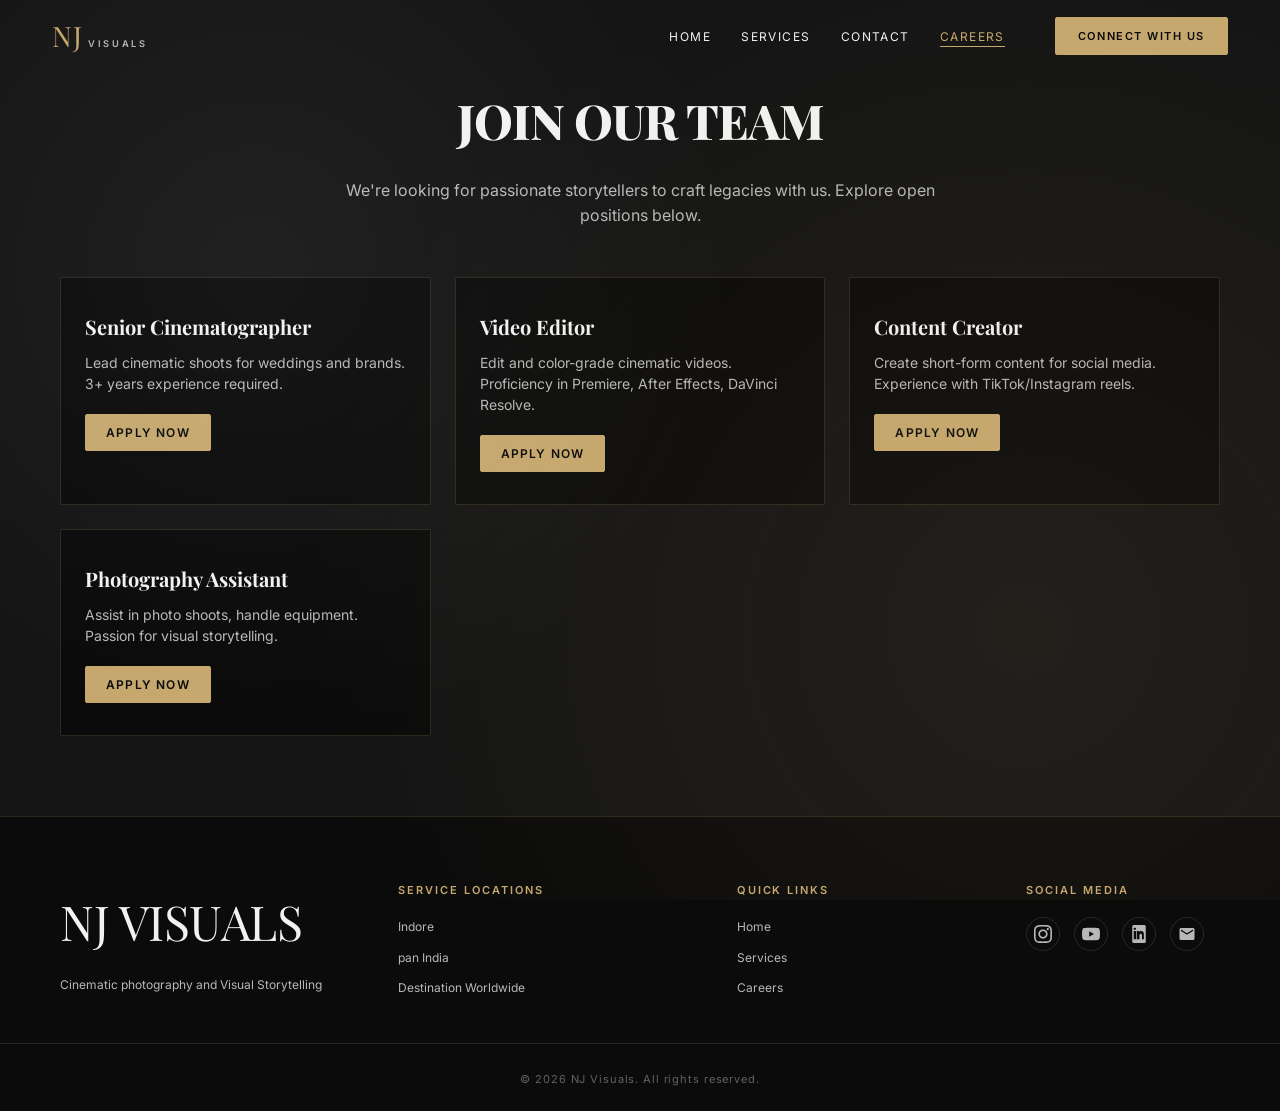
==== commit b545b53e: "final update" ====
--- a/careers.html
+++ b/careers.html
@@ -201,4 +201,4 @@
   <script src="backend.js"></script>
 
 </body>
-</html>+</html>
--- a/style.css
+++ b/style.css
@@ -25,29 +25,122 @@
   --r:     2px;
   --ease:  .38s cubic-bezier(.25,.46,.45,.94);
   --mw:    1300px;
+
+  /* Glass system */
+--glass-bg: rgba(255,255,255,0.04);
+--glass-border: rgba(255,255,255,0.08);
+--glass-blur: blur(18px);
+--glass-highlight: rgba(255,255,255,0.06);
+
+/* MOTION SYSTEM */
+--ease-out: cubic-bezier(.22,1,.36,1);
+--ease-smooth: cubic-bezier(.25,.46,.45,.94);
+--ease-bounce: cubic-bezier(.34,1.56,.64,1);
+
+--dur-fast: 180ms;
+--dur-med: 320ms;
+--dur-slow: 600ms;
+
 }
 
 /* ── Reset ── */
 *,*::before,*::after{box-sizing:border-box;margin:0;padding:0}
 html{scroll-behavior:smooth}
-body{background:var(--bg);color:var(--text);font-family:var(--fb);font-size:15px;font-weight:400;line-height:1.7;overflow-x:hidden;-webkit-font-smoothing:antialiased}
+body{
+  background:var(--bg);
+  color:var(--text);
+  font-family:var(--fb);
+  font-size:15px;
+  font-weight:400;
+  line-height:1.7;
+  overflow-x:hidden;
+  -webkit-font-smoothing:antialiased;
+  position:relative;
+
+}
+
+/* === GLOBAL LIGHT SYSTEM === */
+body::before{
+  content:"";
+  position:fixed;
+  inset:0;
+  pointer-events:none;
+  z-index:0;
+
+  background:
+    radial-gradient(circle at 20% 30%, rgba(255,255,255,0.05), transparent 40%),
+    radial-gradient(circle at 80% 70%, rgba(198,168,110,0.08), transparent 60%);
+}
+
+/* === NOISE TEXTURE === */
+body::after{
+  content:"";
+  position:fixed;
+  inset:0;
+  pointer-events:none;
+  opacity:.04;
+  mix-blend-mode:overlay;
+  background-image:url("https://www.transparenttextures.com/patterns/asfalt-light.png");
+}
+
+
 img{display:block;width:100%;height:100%;object-fit:cover}
 a{color:inherit;text-decoration:none}
 ul{list-style:none}
 button{cursor:pointer;border:none;background:none;font-family:inherit;color:inherit}
 
 /* ── Scroll reveal ── */
-.reveal{opacity:0;transform:translateY(28px);transition:opacity .7s ease,transform .7s ease}
-.reveal.visible{opacity:1;transform:translateY(0)}
-.reveal-delay-1{transition-delay:.1s}
-.reveal-delay-2{transition-delay:.2s}
-.reveal-delay-3{transition-delay:.3s}
+.reveal{opacity:0;transform:translateY(40px) scale(.98); filter:blur(6px);transition:opacity var(--dur-slow),transform var(--dur-slow) , filter var(--dur-slow) var(--ease-out);}
+.reveal.visible{opacity:1;transform:translateY(0) scale(1); filter:blur(0);}
+.reveal-delay-1{transition-delay: 80ms;}
+.reveal-delay-2{transition-delay: 160ms;}
+.reveal-delay-3{transition-delay: 240ms;}
+.reveal-delay-4{transition-delay: 320ms;}
 
 @keyframes fadeUp{from{opacity:0;transform:translateY(28px)}to{opacity:1;transform:translateY(0)}}
 
+/* ─── IMPROVING MOBILE TEXT RENDERING ─── */
+@supports (font-size: clamp(1px, 1vw, 100px)) {
+  body { font-size: clamp(14px, 2.1vw, 16px); }
+}
+
 /* ============================================================
    LOADER — Premium pulse animation (mobile-safe)
    ============================================================ */
+
+/* PREMIUM GLASS EFFECT */
+.glass {
+  background: linear-gradient(
+    145deg,
+    rgba(255,255,255,0.06),
+    rgba(255,255,255,0.02)
+  );
+  backdrop-filter: blur(20px) saturate(140%);
+  -webkit-backdrop-filter: blur(20px) saturate(140%);
+  border: 1px solid rgba(255,255,255,0.08);
+  box-shadow:
+    inset 0 1px 0 rgba(255,255,255,0.08),
+    0 20px 50px rgba(0,0,0,0.5);
+}
+.glass::before {
+  content:"";
+  position:absolute;
+  inset:0;
+  background:linear-gradient(
+    120deg,
+    transparent 30%,
+    rgba(255,255,255,0.25),
+    transparent 70%
+  );
+  opacity:0;
+  transition:opacity .4s ease;
+  pointer-events:none;
+}
+
+.glass:hover::before {
+  opacity:0.6;
+}
+
 .loader{
   position:fixed;top:0;left:0;right:0;bottom:0;
   z-index:9999;
@@ -127,7 +220,14 @@
    ============================================================ */
 .btn-primary{
   display:inline-block;padding:13px 32px;
-  background:var(--gold);color:var(--bg);
+  background: linear-gradient(
+  145deg,
+  #D8BB82,
+  #C6A86E
+);
+box-shadow:
+  inset 0 1px 0 rgba(255,255,255,0.3),
+  0 10px 30px rgba(198,168,110,0.3);
   font-family:var(--fb);font-size:11px;font-weight:600;letter-spacing:.14em;text-transform:uppercase;
   border-radius:var(--r);border:1px solid var(--gold);
   transition:background var(--ease),transform var(--ease);
@@ -156,7 +256,16 @@
 .hero-img-bg{width:100%;height:100%;object-fit:cover;object-position:center}
 .hero-overlay{
   position:absolute;inset:0;
-  background:linear-gradient(110deg,rgba(11,11,11,.88) 0%,rgba(11,11,11,.60) 55%,rgba(11,11,11,.20) 100%);
+  background: radial-gradient(
+  circle at 60% 40%,
+  rgba(198,168,110,0.12),
+  transparent 60%
+),
+linear-gradient(
+  110deg,
+  rgba(11,11,11,.85),
+  rgba(11,11,11,.4)
+);
 }
 
 /* Hero text sits on top of background overlay */
@@ -175,7 +284,8 @@
   font-size:clamp(36px,5.8vw,68px);
   font-weight:900;
   line-height:1.02;
-  letter-spacing:-.02em;
+  letter-spacing:-0.015em;
+  text-shadow: 0 2px 10px rgba(198,168,110,0.2), 0 10px 40px rgba(198,168,110,0.15);
   color:var(--gold);
   text-transform:uppercase;
   margin-bottom:20px;
@@ -350,6 +460,9 @@
 .services-wrap {
   max-width: 1200px;
   margin: 0 auto;
+  display: flex;
+  flex-direction: column;
+  gap: 24px;
 }
 
 .service-row {
@@ -474,7 +587,7 @@
   grid-row: 1 / span 2;
 }
 
-.photo-slot:hover { transform: translateY(-2px); box-shadow: 0 8px 20px rgba(0,0,0,.35); }
+.photo-slot:hover { transform: translateY(-4px) scale(1.01); box-shadow: 0 8px 20px rgba(0,0,0,.35); }
 
 .photo-slot img {
   width: 100%;
@@ -540,16 +653,26 @@
   border-radius:var(--r);
   overflow:hidden;
   cursor:pointer;
-  background:var(--bg3);
-}
-.port-item img{transition:transform .65s ease;width:100%;height:100%;object-fit:cover}
-.port-item:hover img{transform:scale(1.07)}
+  background:var(--glass-bg);
+  backdrop-filter: blur(12px);
+}
+.port-item img{
+  object-fit:cover;
+  filter: contrast(1.05) brightness(0.95);
+  transition: transform .7s ease, filter .7s ease;
+}
+
+.port-item:hover img{
+  transform: scale(1.08);
+  filter: contrast(1.1) brightness(1);
+}
+
 .port-item::after{
-  content:'';position:absolute;inset:0;
-  background:linear-gradient(to top,rgba(11,11,11,.85) 0%,transparent 55%);
+  background:linear-gradient(to top,rgba(11,11,11,.85),transparent),
+             linear-gradient(circle at 60% 40%,rgba(255,255,255,.0.12),transparent 60%);
   transition:opacity var(--ease);
 }
-.port-item:hover::after{opacity:.7}
+.port-item:hover::after{opacity:1;}
 
 .port-overlay{
   position:absolute;bottom:0;left:0;right:0;
@@ -685,6 +808,37 @@
   display:block;line-height:1.5;
 }
 
+
+/* ============================================================
+   AI MODIFICATIONs
+   ============================================================ */
+
+
+/* FILM GRAIN TEXTURE */
+.texture-noise::after{
+  content:"";
+  position:absolute;
+  inset:0;
+  background-image:url("https://www.transparenttextures.com/patterns/asfalt-light.png");
+  opacity:0.05;
+  pointer-events:none;
+  mix-blend-mode:overlay;
+}
+
+.depth-1 { box-shadow: 0 4px 12px rgba(0,0,0,.25); }
+.depth-2 { box-shadow: 0 10px 30px rgba(0,0,0,.35); }
+.depth-3 { box-shadow: 0 20px 60px rgba(0,0,0,.5); }
+
+
+
+* {
+  transition:
+    background-color var(--dur-med) var(--ease-smooth),
+    border-color var(--dur-med) var(--ease-smooth),
+    transform var(--dur-med) var(--ease-out),
+    opacity var(--dur-med) ease;
+}
+
 /* ============================================================
    CTA SECTION
    ============================================================ */
@@ -721,16 +875,43 @@
   color:var(--text-dim);letter-spacing:.08em;
   margin-bottom:36px;display:block;
 }
+.cta-btns{
+  display:grid;
+  grid-template-columns:repeat(2, minmax(0,1fr));
+  gap:16px;
+  width:min(640px,100%);
+  margin:0 auto 9px;
+}
+.btn-cta,
+.btn-whatsapp{
+  width:100%;
+  display:inline-flex;
+  align-items:center;
+  justify-content:center;
+  gap:10px;
+  padding:13px 24px;
+  font-family:var(--fb);
+  font-size:11px;
+  font-weight:700;
+  letter-spacing:.12em;
+  text-transform:uppercase;
+  border-radius:var(--r);
+  border:1px solid transparent;
+  transition:background var(--ease),transform var(--ease),filter var(--ease),border-color var(--ease);
+}
 .btn-cta{
-  display:inline-block;padding:13px 32px;
-  background:var(--gold);color:var(--bg);
-  font-family:var(--fb);font-size:11px;font-weight:600;
-  letter-spacing:.14em;text-transform:uppercase;
-  border-radius:var(--r);border:1px solid var(--gold);
-  transition:background var(--ease),transform var(--ease);
-  margin-bottom:16px;
+  background:var(--gold);
+  color:var(--bg);
+  border-color:var(--gold);
 }
 .btn-cta:hover{background:var(--gold-h);transform:translateY(-2px)}
+.btn-whatsapp{
+  background:#F8FBF6;
+  color:#179F4B;
+  border-color:rgba(23,159,75,.15);
+}
+.btn-whatsapp:hover{background:#eff7ef;transform:translateY(-2px);filter:brightness(1.01)}
+.btn-whatsapp svg{display:block;width:18px;height:18px;fill:currentColor}
 .cta-note{
   font-family:var(--fb);font-size:11px;font-weight:400;
   color:var(--text-dim);letter-spacing:.06em;display:block;
@@ -951,34 +1132,68 @@
 .booking-feedback.error{color:#f19696}
 .booking-feedback.success{color:#9fdb9f}
 .booking-submit-btn{margin-top:6px;width:100%;padding:12px 14px;background:#d4af37;color:#070700;font-family:var(--fb);font-weight:700;font-size:13px;text-transform:uppercase;border-radius:6px;border:1px solid #b4943e;transition:transform .2s ease,filter .2s ease}
-.booking-submit-btn:hover{transform:translateY(-1px);filter:brightness(1.06)}
+.booking-submit-btn:hover{transform:translateY(-1px) scale(0.96);filter:brightness(1.06)}
 
 @keyframes modalFadeIn{from{opacity:0}to{opacity:1}}
 @keyframes modalScaleIn{from{opacity:0;transform:scale(0.96)}to{opacity:1;transform:scale(1)}}
 
-/* ============================================================
-   RESPONSIVE — TABLET ≤ 1024px
+
+
+
+/* ============================================================
+   RESPONSIVE — TABLET ≤ 1024px (iPad / Medium Screens)
    ============================================================ */
 @media(max-width:1024px){
-  .navbar{padding:0 32px}
+  .navbar{
+    padding:0 28px;
+    gap:20px;
+  }
   .nav-links,.btn-nav-cta{display:none}
   .hamburger{display:flex}
 
   .hero{grid-template-columns:1fr}
   .hero-bg{min-height:100svh}
-  .hero-stats{grid-column:1;padding:14px 32px;flex-wrap:wrap;gap:8px;justify-content:flex-start}
-  .stats-item{padding:0 14px}
+  .hero-content{
+    padding:var(--nav-h) 36px 90px;
+    gap:16px;
+  }
+  .hero-title{font-size:clamp(32px,5.2vw,56px)}
+  .hero-tagline{font-size:clamp(13px,2vw,15px)}
+  
+  .hero-stats{
+    grid-column:1;
+    padding:14px 28px;
+    flex-wrap:wrap;
+    gap:8px;
+    justify-content:flex-start;
+  }
+  .stats-item{padding:0 12px}
   .stats-sep{display:none}
-  .stats-highlight{padding:0 14px}
-  .hero-content{padding:var(--nav-h) 40px 100px 40px}
+  .stats-highlight{padding:0 12px}
 
   .legacy-section{padding:60px 36px 70px}
   .legacy-grid{grid-template-columns:1fr 1fr;gap:16px}
-  .legacy-grid .legacy-card:nth-child(3){grid-column:1/3;max-width:400px;justify-self:center}
-
-  .service-row{flex-direction:column;align-items:flex-start}
-  .service-content{padding:0 0 20px 0}
-  .service-photos{width:100%;height:auto;grid-template-columns:repeat(3, minmax(0,1fr));grid-template-rows:auto auto;}
+  .legacy-grid .legacy-card:nth-child(3){
+    grid-column:1/3;
+    max-width:400px;
+    justify-self:center;
+  }
+  .legacy-heading{font-size:clamp(26px,3.5vw,36px)}
+
+  .service-row{
+    flex-direction:column;
+    align-items:flex-start;
+    padding:36px 32px;
+    gap:20px;
+  }
+  .service-content{padding:0}
+  .service-title{font-size:clamp(20px,2.8vw,32px)}
+  .service-photos{
+    width:100%;
+    height:auto;
+    grid-template-columns:repeat(3, minmax(0,1fr));
+    grid-template-rows:auto auto;
+  }
 
   .portfolio-section{padding:60px 36px 70px}
   .careers-section{padding:60px 36px}
@@ -996,44 +1211,219 @@
   .port-item:nth-child(7){grid-column:2;grid-row:4}
 
   .reviews-section{padding:60px 36px 70px}
+  .vt-row{gap:16px}
+  .vt-thumb{width:88px;height:88px}
   .reviews-cols{grid-template-columns:1fr;gap:36px}
+  .hindi-quote{font-size:clamp(15px,2vw,20px)}
+  .reviews-headline{font-size:clamp(26px,3vw,38px)}
+  .reviews-quote{font-size:clamp(13px,1.8vw,18px)}
   .method-row{grid-template-columns:repeat(2,1fr)}
-
-  .cta-section{padding:90px 36px}
-  .footer-inner{grid-template-columns:repeat(2,1fr);padding:52px 36px 36px}
-  .footer-bottom{padding:18px 36px}
-}
-
-/* ============================================================
-   RESPONSIVE — MOBILE ≤ 640px
+  .method-step-title{font-size:11px}
+  .method-step-desc{font-size:11px}
+
+  .cta-section{
+    padding:90px 36px;
+  }
+  .cta-eyebrow{font-size:11px}
+  .cta-headline{font-size:clamp(36px,4.5vw,56px)}
+  .cta-sub{font-size:13px}
+  .cta-btns{grid-template-columns:repeat(2,1fr)}
+
+  .footer-inner{
+    grid-template-columns:repeat(2,1fr);
+    gap:40px;
+    padding:52px 36px 36px;
+  }
+  .footer-logo{font-size:2.8rem}
+  .footer-h{font-size:11px}
+  .footer-list{gap:10px}
+  .footer-list li{font-size:12px}
+  
+  .trusted-section{padding:70px 36px}
+  .trusted-wrap h2{font-size:clamp(32px,4.5vw,56px)}
+  
+  .why-nj-section{padding:70px 36px 110px}
+  .why-rotator-line{font-size:clamp(26px,4vw,44px)}
+
+  .footer-bottom{
+    padding:18px 36px;
+    font-size:11px;
+  }
+}
+
+/* ============================================================
+   RESPONSIVE — MEDIUM TABLET ≤ 800px (Smooth Transition)
+   ============================================================ */
+@media(max-width:800px){
+  .navbar{padding:0 24px}
+  .hero-content{padding:var(--nav-h) 32px 80px}
+  .hero-title{font-size:clamp(30px,4.8vw,48px)}
+  .legacy-section{padding:56px 32px 64px}
+  .services-wrap{gap:20px}
+  .service-row{padding:32px 28px;gap:18px}
+  .service-title{font-size:clamp(19px,2.6vw,30px)}
+  .portfolio-section{padding:56px 32px 64px}
+  .port-grid{grid-template-rows:repeat(4,180px)}
+  .reviews-section{padding:56px 32px 64px}
+  .cta-section{padding:80px 32px}
+  .footer-inner{gap:36px;padding:48px 32px 32px}
+  .footer-bottom{padding:16px 32px}
+  .trusted-section{padding:64px 32px}
+  .why-nj-section{padding:64px 32px 100px}
+}
+
+/* ============================================================
+   RESPONSIVE — MOBILE ≤ 640px (Mobile-First Enhanced)
    ============================================================ */
 @media(max-width:640px){
   :root{--nav-h:60px}
-  .navbar{padding:0 18px}
-
-  .hero-content{padding:var(--nav-h) 20px 90px 20px}
-  .hero-btns{flex-direction:column;align-items:center;gap:10px}
-  .hero-stats{padding:12px 18px}
-  .stats-item{padding:0 8px}
-  .stats-highlight{padding:0 8px}
-
-  .legacy-section{padding:52px 18px 60px}
+  
+  /* ─── NAVBAR ─── */
+  .navbar{padding:0 16px;gap:12px}
+  .nav-logo{gap:4px}
+  .logo-nj{font-size:1.4rem}
+  .logo-tag{font-size:0.5rem}
+  .hamburger{display:flex}
+
+  /* ─── HERO SECTION ─── */
+  .hero-content{
+    padding:var(--nav-h) 18px 80px 18px;
+    gap:14px;
+  }
+  .hero-title{
+    font-size:clamp(28px,7vw,48px);
+    line-height:1.05;
+    margin-bottom:12px;
+    letter-spacing:-0.01em;
+  }
+  .hero-tagline{
+    font-size:clamp(12px,3vw,14px);
+    margin-bottom:18px;
+  }
+  .hero-logo{max-width:120px}
+  .hero-btns{
+    flex-direction:column;
+    align-items:stretch;
+    gap:12px;
+    width:100%;
+  }
+  .btn-hero-primary{
+    width:100%;
+    padding:14px 24px;
+    text-align:center;
+  }
+  .btn-hero-outline{
+    width:100%;
+    padding:14px 24px;
+    text-align:center;
+  }
+  .hero-socials{
+    gap:12px;
+    margin-top:12px;
+  }
+  .hero-socials a{width:36px;height:36px}
+
+  /* ─── STATS BAR ─── */
+  .hero-stats{
+    padding:14px 16px;
+    gap:4px;
+    justify-content:center;
+    flex-wrap:wrap;
+  }
+  .stats-item{
+    padding:0 10px;
+    font-size:11px;
+  }
+  .stats-item strong{font-size:13px}
+  .stats-highlight{
+    padding:0 10px;
+    font-size:10px;
+    width:100%;
+    text-align:center;
+  }
+  .stats-sep{display:none}
+
+  /* ─── LEGACY SECTION ─── */
+  .legacy-section{padding:48px 16px 56px}
+  .legacy-heading{
+    font-size:clamp(22px,5.5vw,32px);
+    margin-bottom:36px;
+  }
   .legacy-grid{grid-template-columns:1fr}
-  .legacy-grid .legacy-card:nth-child(3){grid-column:auto;max-width:100%;justify-self:auto}
-
-  .service-row{flex-direction:column;align-items:flex-start}
-  .service-content{padding:0 0 20px 0}
-  .service-photos{width:100%;height:auto;grid-template-columns:1fr 1fr 1fr;grid-template-rows:auto auto;}
-
-  .portfolio-section{padding:52px 18px 60px}
-  .careers-section{padding:52px 18px}
+  .legacy-grid .legacy-card{padding:28px}
+  .legacy-grid .legacy-card:nth-child(3){
+    grid-column:auto;
+    max-width:100%;
+    justify-self:auto;
+  }
+
+  /* ─── SERVICES SECTION ─── */
+  .services-wrap{gap:16px}
+  .service-row{
+    flex-direction:column;
+    align-items:flex-start;
+    padding:28px 18px;
+    min-height:auto;
+    gap:18px;
+    border-bottom:1px solid rgba(255,255,255,0.08);
+  }
+  .service-row:last-child{border-bottom:none}
+  .service-num{
+    font-size:12px;
+    min-width:24px;
+  }
+  .service-content{
+    padding:0;
+    width:100%;
+    gap:16px;
+  }
+  .service-title{
+    font-size:clamp(18px,4.5vw,28px);
+    line-height:1.15;
+    margin:0 0 8px;
+  }
+  .service-desc{
+    font-size:10px;
+    margin:0 0 12px;
+  }
+  .service-cta{
+    padding:11px 18px;
+    font-size:10px;
+  }
+  .service-photos{
+    width:100%;
+    height:auto;
+    grid-template-columns:repeat(3,1fr);
+    grid-template-rows:auto auto;
+    gap:2px;
+  }
+  .service-photos .photo-slot:first-child{
+    grid-column:1/2;
+    grid-row:1;
+  }
+
+  /* ─── PORTFOLIO SECTION ─── */
+  .portfolio-section{padding:48px 16px 56px}
+  .careers-section{padding:48px 16px}
   .jobs-list{grid-template-columns:1fr}
-  .job-card{padding:24px 18px}
-  .port-filters{gap:0;justify-content:flex-start;overflow-x:auto;padding-bottom:2px}
-  .port-filter{padding:8px 12px;white-space:nowrap}
+  .job-card{padding:22px 16px}
+
+  .port-filters{
+    gap:0;
+    justify-content:flex-start;
+    overflow-x:auto;
+    padding-bottom:4px;
+    -webkit-overflow-scrolling:touch;
+  }
+  .port-filter{
+    padding:8px 14px;
+    white-space:nowrap;
+    font-size:11px;
+  }
   .port-grid{
     grid-template-columns:1fr 1fr;
-    grid-template-rows:repeat(5,150px);
+    grid-template-rows:repeat(5,140px);
+    gap:6px;
   }
   .port-item:nth-child(1){grid-column:1/3;grid-row:1}
   .port-item:nth-child(2){grid-column:1;grid-row:2}
@@ -1049,10 +1439,86 @@
   .vt-thumb.vt-large{width:88px;height:88px}
   .reviews-cols{grid-template-columns:1fr;gap:28px}
   .method-row{grid-template-columns:1fr 1fr}
-
+  
+  /* ─── REVIEWS TYPOGRAPHY ─── */
+  .hindi-quote{font-size:clamp(14px,3.5vw,18px)}
+  .reviews-headline{font-size:clamp(22px,5vw,36px)}
+  .reviews-quote{font-size:clamp(12px,3vw,16px)}
+  .method-label{font-size:12px}
+  .method-step-title{font-size:10px}
+  .method-step-desc{font-size:10px}
+
+  /* ─── CTA SECTION ─── */
   .cta-section{padding:72px 18px}
-  .cta-headline{letter-spacing:-.01em}
-
-  .footer-inner{grid-template-columns:1fr;gap:28px;padding:44px 18px 32px}
-  .footer-bottom{padding:16px 18px}
-}+  .cta-eyebrow{font-size:10px}
+  .cta-headline{
+    font-size:clamp(28px,6vw,44px);
+    letter-spacing:-0.01em;
+  }
+  .cta-sub{font-size:12px}
+  .cta-btns{
+    grid-template-columns:1fr;
+    gap:12px;
+  }
+  .btn-cta,.btn-whatsapp{
+    padding:14px 20px;
+    font-size:11px;
+  }
+
+  /* ─── FOOTER ─── */
+  .footer-inner{
+    grid-template-columns:1fr;
+    gap:28px;
+    padding:44px 18px 32px;
+  }
+  .footer-logo{font-size:2.2rem;margin-bottom:8px}
+  .footer-h{font-size:10px;margin-bottom:14px}
+  .footer-list{gap:8px}
+  .footer-list li{font-size:11px}
+  .footer-socials{gap:12px}
+  .footer-socials a{width:32px;height:32px}
+  .footer-bottom{
+    padding:16px 18px;
+    font-size:10px;
+  }
+
+  /* ─── TRUSTED SECTION ─── */
+  .trusted-section{padding:60px 18px}
+  .trusted-wrap h2{
+    font-size:clamp(28px,6vw,48px);
+  }
+
+  /* ─── WHY ROTATOR SECTION ─── */
+  .why-nj-section{padding:60px 18px 100px}
+  .why-rotator-line{font-size:clamp(20px,5vw,42px)}
+
+  /* ─── TOUCH OPTIMIZATIONS ─── */
+  /* Increase touch target sizes */
+  .nav-link{padding:8px 12px}
+  .btn-primary,.btn-hero-primary,.btn-hero-outline{min-height:44px;min-width:44px}
+  /* Better tap feedback */
+  button{-webkit-tap-highlight-color:transparent;-webkit-touch-callout:none}
+  a,button{touch-action:manipulation}
+  
+  /* ─── REDUCED MOTION ─── */
+  @media(prefers-reduced-motion:reduce){
+    *{
+      animation-duration:0.01ms!important;
+      animation-iteration-count:1!important;
+      transition-duration:0.01ms!important;
+    }
+  }
+}
+
+/* ============================================================
+   RESPONSIVE — EXTRA SMALL ≤ 430px (Very Small Phones)
+   ============================================================ */
+@media(max-width:430px){
+  .hero-title{font-size:clamp(24px,6vw,42px)}
+  .hero-content{padding:var(--nav-h) 14px 70px 14px}
+  .service-title{font-size:clamp(16px,4vw,24px)}
+  .legacy-heading{font-size:clamp(18px,5vw,28px)}
+  .cta-headline{font-size:clamp(24px,5vw,38px)}
+  .reviews-headline{font-size:clamp(18px,4.5vw,30px)}
+  .trusted-wrap h2{font-size:clamp(24px,5.5vw,40px)}
+}
